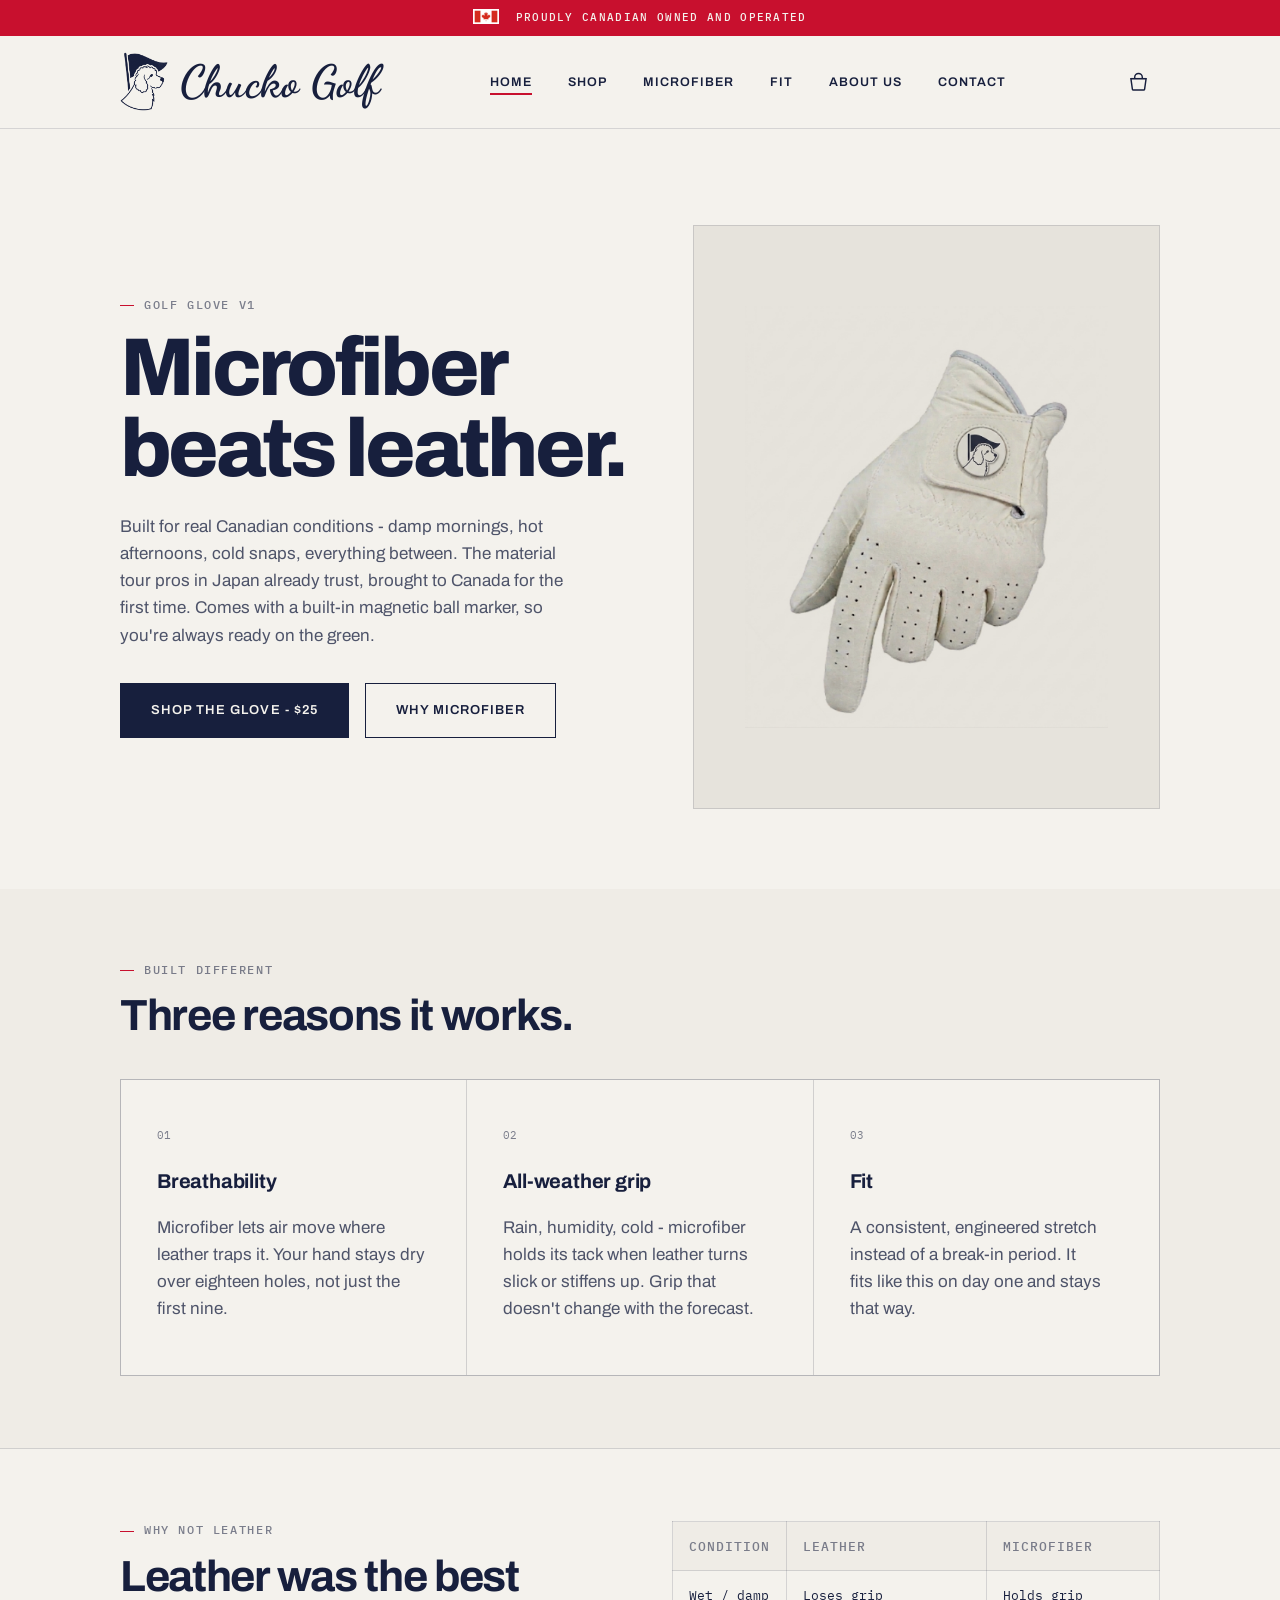
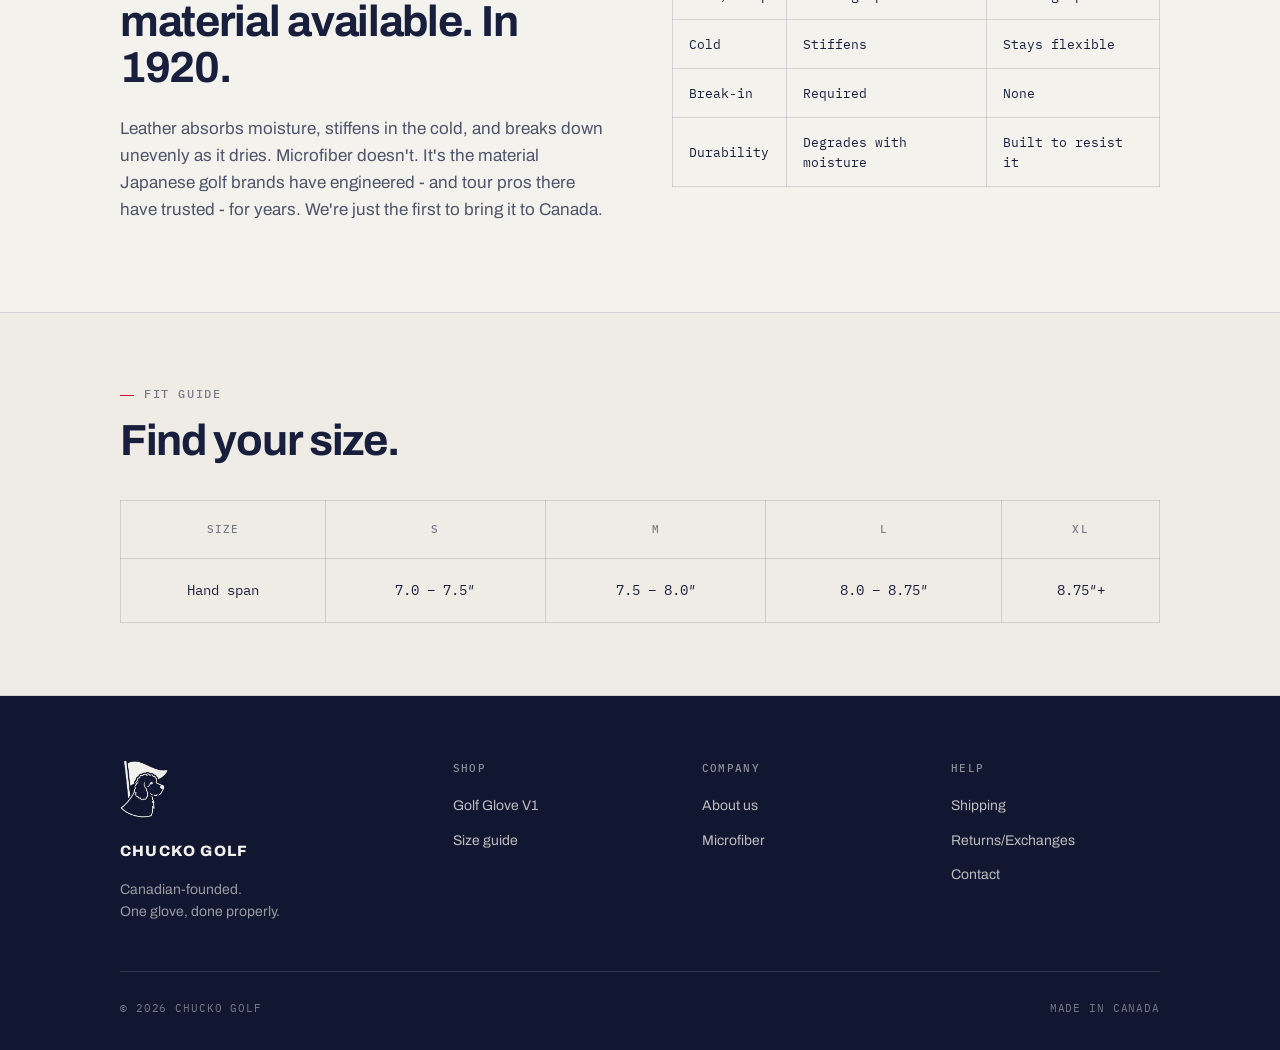
==== index.html @ 83b44443 "Initial commit: Chucko Golf marketing site Home, Shop, About us, Contact, and Returns/Exchanges page" ====
<!DOCTYPE html>
<html lang="en-CA">
<head>
<meta charset="UTF-8">
<meta name="viewport" content="width=device-width, initial-scale=1.0">
<title>Chucko Golf - Premium Microfiber Golf Glove</title>
<meta name="description" content="Chucko Golf makes one product: a premium microfiber golf glove built for real Canadian conditions. $25.">
<link rel="stylesheet" href="css/styles.css">
</head>
<body>

<div class="top-banner"><img class="flag-icon" src="uploads/Canada-outline.png" alt="" aria-hidden="true"> Proudly Canadian Owned and Operated</div>

<nav class="site-nav">
  <div class="wrap">
    <a href="index.html" class="nav-brand">
      <img class="logo-mark" src="uploads/logo.png" alt="Chucko Golf logo mark">
      <span class="wordmark">Chucko Golf</span>
    </a>
    <ul class="nav-links">
      <li><a href="index.html" class="current">Home</a></li>
      <li><a href="shop.html">Shop</a></li>
      <li><a href="index.html#microfiber">Microfiber</a></li>
      <li><a href="index.html#fit">Fit</a></li>
      <li><a href="about.html">About us</a></li>
      <li><a href="contact.html">Contact</a></li>
    </ul>
    <div class="nav-right">
      <a href="shop.html" class="basket" aria-label="Basket">
        <svg viewBox="0 0 22 20" fill="none" stroke="currentColor" stroke-width="1.5" aria-hidden="true" focusable="false">
          <line x1="3" y1="7" x2="19" y2="7"/>
          <path d="M3 7h16l-1.6 11.2a1 1 0 0 1-1 .8H5.6a1 1 0 0 1-1-.8L3 7z"/>
          <path d="M7 7V5.5a4 4 0 0 1 8 0V7"/>
        </svg>
      </a>
      <button class="nav-toggle" aria-label="Open menu" aria-expanded="false">
        <span></span>
      </button>
    </div>
  </div>
</nav>

<!-- HERO -->
<section class="hero bg-paper no-border">
  <div class="wrap">
    <div class="hero-copy">
      <p class="eyebrow">Golf Glove V1</p>
      <h1 class="h-display">Microfiber<br>beats leather.</h1>
      <p class="body-copy">Built for real Canadian conditions - damp mornings, hot afternoons, cold snaps, everything between. The material tour pros in Japan already trust, brought to Canada for the first time. Comes with a built-in magnetic ball marker, so you're always ready on the green.</p>
      <div class="hero-actions">
        <a href="shop.html" class="btn btn-primary">Shop the glove - $25</a>
        <a href="index.html#microfiber" class="btn btn-outline">Why microfiber</a>
      </div>
    </div>
    <div class="plate hero-plate">
      <img class="plate-product-img" src="uploads/golf-glove-mockup.jpg" alt="Chucko Golf premium microfiber golf glove">
    </div>
  </div>
</section>

<!-- BENEFITS THREE-UP -->
<section class="bg-paper-alt">
  <div class="wrap">
    <p class="eyebrow">Built different</p>
    <h2 class="h-section" style="margin-bottom:40px;">Three reasons it works.</h2>
    <div class="grid-3">
      <div>
        <p class="benefit-index">01</p>
        <p class="benefit-title">Breathability</p>
        <p class="body-copy">Microfiber lets air move where leather traps it. Your hand stays dry over eighteen holes, not just the first nine.</p>
      </div>
      <div>
        <p class="benefit-index">02</p>
        <p class="benefit-title">All-weather grip</p>
        <p class="body-copy">Rain, humidity, cold - microfiber holds its tack when leather turns slick or stiffens up. Grip that doesn't change with the forecast.</p>
      </div>
      <div>
        <p class="benefit-index">03</p>
        <p class="benefit-title">Fit</p>
        <p class="body-copy">A consistent, engineered stretch instead of a break-in period. It fits like this on day one and stays that way.</p>
      </div>
    </div>
  </div>
</section>

<!-- WHY NOT LEATHER -->
<section id="microfiber" class="bg-paper">
  <div class="wrap two-col">
    <div>
      <p class="eyebrow">Why not leather</p>
      <h2 class="h-section" style="margin-bottom:24px;">Leather was the best material available. In 1920.</h2>
      <p class="body-copy">Leather absorbs moisture, stiffens in the cold, and breaks down unevenly as it dries. Microfiber doesn't. It's the material Japanese golf brands have engineered - and tour pros there have trusted - for years. We're just the first to bring it to Canada.</p>
    </div>
    <p class="scroll-hint">Scroll to see all →</p>
    <div class="table-scroll">
      <table class="spec-table">
        <thead>
          <tr>
            <th>Condition</th>
            <th>Leather</th>
            <th>Microfiber</th>
          </tr>
        </thead>
        <tbody>
          <tr>
            <td>Wet / damp</td>
            <td>Loses grip</td>
            <td>Holds grip</td>
          </tr>
          <tr>
            <td>Cold</td>
            <td>Stiffens</td>
            <td>Stays flexible</td>
          </tr>
          <tr>
            <td>Break-in</td>
            <td>Required</td>
            <td>None</td>
          </tr>
          <tr>
            <td>Durability</td>
            <td>Degrades with moisture</td>
            <td>Built to resist it</td>
          </tr>
        </tbody>
      </table>
    </div>
  </div>
</section>

<!-- FIND YOUR SIZE -->
<section id="fit" class="bg-paper-alt">
  <div class="wrap">
    <p class="eyebrow">Fit guide</p>
    <h2 class="h-section" style="margin-bottom:36px;">Find your size.</h2>
    <p class="scroll-hint">Scroll to see all sizes →</p>
    <div class="table-scroll">
    <table class="size-table">
      <thead>
        <tr>
          <th>Size</th>
          <th>S</th>
          <th>M</th>
          <th>L</th>
          <th>XL</th>
        </tr>
      </thead>
      <tbody>
        <tr>
          <td>Hand span</td>
          <td>7.0&nbsp;–&nbsp;7.5&Prime;</td>
          <td>7.5&nbsp;–&nbsp;8.0&Prime;</td>
          <td>8.0&nbsp;–&nbsp;8.75&Prime;</td>
          <td>8.75&Prime;+</td>
        </tr>
      </tbody>
    </table>
    </div>
  </div>
</section>

<footer>
  <div class="wrap">
    <div class="footer-grid">
      <div class="footer-brand">
        <img class="footer-logo" src="uploads/logo-white.png" alt="Chucko Golf logo mark">
        <span class="wordmark">Chucko Golf</span>
        <p>Canadian-founded.<br>One glove, done properly.</p>
      </div>
      <div class="footer-col">
        <h3>Shop</h3>
        <ul>
          <li><a href="shop.html">Golf Glove V1</a></li>
          <li><a href="index.html#fit">Size guide</a></li>
        </ul>
      </div>
      <div class="footer-col">
        <h3>Company</h3>
        <ul>
          <li><a href="about.html">About us</a></li>
          <li><a href="index.html#microfiber">Microfiber</a></li>
        </ul>
      </div>
      <div class="footer-col">
        <h3>Help</h3>
        <ul>
          <li><a href="#">Shipping</a></li>
          <li><a href="returns.html">Returns/Exchanges</a></li>
          <li><a href="contact.html">Contact</a></li>
        </ul>
      </div>
    </div>
    <div class="footer-bottom">
      <span>&copy; 2026 Chucko Golf</span>
      <span>Made in Canada</span>
    </div>
  </div>
</footer>

<script src="js/main.js"></script>
</body>
</html>
---- css/styles.css ----
/* Chucko Golf — design system
   Tokens sourced from CLAUDE.md build brief. */

@import url('https://fonts.googleapis.com/css2?family=Archivo:ital,wght@0,400;0,500;0,600;0,700;0,800;1,900&family=IBM+Plex+Mono:wght@400;500&family=Dancing+Script:wght@600;700&display=swap');

:root {
  --ink: #171f3d;
  --navy-deep: #111730;
  --paper: #f4f2ed;
  --paper-alt: #efece6;
  --plate: #e6e3dc;
  --canada-red: #c8102e;
  --ink-75: rgba(23, 31, 61, .75);
  --ink-55: rgba(23, 31, 61, .55);
  --hairline: rgba(23, 31, 61, .14);

  --font-display: 'Archivo', sans-serif;
  --font-mono: 'IBM Plex Mono', monospace;

  --max-width: 1120px;
  --gutter: 40px;
}

* { box-sizing: border-box; }

html { scroll-behavior: smooth; }

body {
  margin: 0;
  background: var(--paper);
  color: var(--ink);
  font-family: var(--font-display);
  font-size: 16px;
  line-height: 1.6;
  -webkit-font-smoothing: antialiased;
}

img { max-width: 100%; display: block; }

a { color: inherit; text-decoration: none; }

ul { margin: 0; padding: 0; list-style: none; }

.wrap {
  max-width: var(--max-width);
  margin: 0 auto;
  padding: 0 var(--gutter);
}

/* ---------- Type ---------- */

h1, h2, h3 { margin: 0; font-family: var(--font-display); }

.h-display {
  font-weight: 800;
  font-size: clamp(44px, 6.4vw, 92px);
  line-height: .98;
  letter-spacing: -.045em;
}

.h-section {
  font-weight: 700;
  font-size: clamp(32px, 3.4vw, 46px);
  line-height: 1.05;
  letter-spacing: -.03em;
}

p { text-wrap: pretty; }

.body-copy {
  font-size: 17px;
  line-height: 1.6;
  color: var(--ink-75);
}

.eyebrow {
  font-family: var(--font-mono);
  font-weight: 500;
  font-size: 11.5px;
  text-transform: uppercase;
  letter-spacing: .14em;
  color: var(--ink-55);
  margin: 0 0 14px;
}

.eyebrow::before {
  content: '';
  display: inline-block;
  width: 14px;
  height: 1px;
  background: var(--canada-red);
  margin-right: 10px;
  vertical-align: middle;
}

/* ---------- Buttons ---------- */

.btn {
  display: inline-flex;
  align-items: center;
  justify-content: center;
  gap: 8px;
  font-family: var(--font-display);
  font-weight: 600;
  font-size: 13px;
  text-transform: uppercase;
  letter-spacing: .08em;
  padding: 16px 30px;
  border: 1px solid var(--ink);
  border-radius: 0;
  cursor: pointer;
  min-height: 44px;
  background: none;
  transition: background .15s ease, color .15s ease;
}

.btn-primary {
  background: var(--ink);
  color: var(--paper);
}
.btn-primary:hover { background: var(--navy-deep); }

.btn-outline {
  background: transparent;
  color: var(--ink);
}
.btn-outline:hover { background: var(--ink); color: var(--paper); }

.btn-inverted {
  background: var(--paper);
  color: var(--ink);
  border-color: var(--paper);
}
.btn-inverted:hover { background: var(--plate); }

.btn-inverted-outline {
  background: transparent;
  color: var(--paper);
  border-color: var(--paper);
}
.btn-inverted-outline:hover { background: var(--paper); color: var(--ink); }

.btn:disabled {
  opacity: .35;
  cursor: not-allowed;
}

/* ---------- Top banner ---------- */

.top-banner {
  background: var(--canada-red);
  color: var(--paper);
  text-align: center;
  padding: 9px var(--gutter);
  font-family: var(--font-mono);
  font-weight: 500;
  font-size: 11px;
  text-transform: uppercase;
  letter-spacing: .12em;
}

/* ---------- Nav ---------- */

.site-nav {
  background: var(--paper);
  border-bottom: 1px solid var(--hairline);
  position: sticky;
  top: 0;
  z-index: 50;
}

.site-nav .wrap {
  display: flex;
  align-items: center;
  justify-content: space-between;
  min-height: 84px;
  padding-top: 10px;
  padding-bottom: 10px;
  gap: 24px;
}

.nav-brand {
  display: flex;
  align-items: center;
  gap: 12px;
  min-width: 0;
}

.logo-mark {
  width: 48px;
  height: 59px;
  flex: none;
  object-fit: contain;
  display: block;
}

.logo-chip {
  width: 64px;
  height: 64px;
  background: var(--paper);
  display: inline-flex;
  align-items: center;
  justify-content: center;
  flex: none;
  margin-bottom: 24px;
}

.logo-chip img {
  width: 34px;
  height: 42px;
  object-fit: contain;
  display: block;
}

.top-banner img.flag-icon {
  display: inline-block;
  width: 26px;
  height: auto;
  vertical-align: middle;
  margin-right: 8px;
  margin-top: -3px;
}

.wordmark {
  font-weight: 800;
  font-size: 18px;
  letter-spacing: -.02em;
  white-space: nowrap;
}

.site-nav .wordmark {
  font-family: 'Dancing Script', cursive;
  font-style: normal;
  font-weight: 700;
  font-size: 45px;
  letter-spacing: 0;
}

.nav-links {
  display: flex;
  gap: 36px;
  font-family: var(--font-display);
  font-weight: 600;
  font-size: 12.5px;
  text-transform: uppercase;
  letter-spacing: .08em;
}

.nav-links a {
  padding-bottom: 4px;
  border-bottom: 2px solid transparent;
}

.nav-links a:hover { color: var(--ink-75); }

.nav-links a.current {
  border-bottom-color: var(--canada-red);
}

.nav-right {
  display: flex;
  align-items: center;
  gap: 20px;
  font-family: var(--font-mono);
  font-size: 13px;
}

.basket {
  display: flex;
  align-items: center;
  gap: 8px;
  min-width: 44px;
  min-height: 44px;
  justify-content: center;
  position: relative;
}

.basket svg {
  width: 21px;
  height: 19px;
  color: var(--ink);
}

.nav-toggle {
  display: none;
  width: 44px;
  height: 44px;
  border: 1px solid var(--ink);
  background: none;
  align-items: center;
  justify-content: center;
  cursor: pointer;
}
.nav-toggle span,
.nav-toggle span::before,
.nav-toggle span::after {
  content: '';
  display: block;
  width: 18px;
  height: 1.5px;
  background: var(--ink);
  position: relative;
}
.nav-toggle span::before { top: -6px; position: absolute; }
.nav-toggle span::after { top: 6px; position: absolute; }

/* ---------- Sections ---------- */

section { padding: 72px 0; border-bottom: 1px solid var(--hairline); }
section.no-border { border-bottom: none; }

.bg-paper { background: var(--paper); }
.bg-paper-alt { background: var(--paper-alt); }
.bg-navy { background: var(--ink); color: var(--paper); border-bottom: none; }
.bg-navy .eyebrow { color: rgba(244,242,237,.55); }
.bg-navy .body-copy { color: rgba(244,242,237,.75); }

/* ---------- Placeholder plates (stand-ins for missing photography) ---------- */

.plate {
  background: var(--plate);
  border: 1px solid var(--hairline);
  display: flex;
  align-items: center;
  justify-content: center;
  position: relative;
  min-width: 0;
  min-height: 0;
}

.plate-ruled {
  background-image: repeating-linear-gradient(
    to bottom,
    transparent, transparent 39px,
    rgba(23,31,61,.08) 39px, rgba(23,31,61,.08) 40px
  );
}

.plate-label {
  font-family: var(--font-mono);
  font-size: 11px;
  text-transform: uppercase;
  letter-spacing: .1em;
  color: var(--ink-55);
  text-align: center;
  padding: 20px;
  border: 1px dashed var(--ink-55);
  background: var(--paper);
}

.plate-product-img {
  max-width: 78%;
  max-height: 78%;
  object-fit: contain;
  mix-blend-mode: multiply;
}

.plate-product-img.flip { transform: scaleX(-1); }

.plate-photo-img {
  width: 100%;
  height: 100%;
  object-fit: cover;
}

/* ---------- Hero ---------- */

.hero .wrap {
  display: grid;
  grid-template-columns: 1.05fr .95fr;
  gap: 56px;
  align-items: center;
  padding-top: 24px;
  padding-bottom: 8px;
}

.hero-copy p.body-copy { margin: 24px 0 34px; max-width: 46ch; }

.hero-actions { display: flex; gap: 16px; flex-wrap: wrap; }

.hero-plate { aspect-ratio: 4 / 5; }

/* ---------- Benefits three-up ---------- */

.grid-3 {
  display: grid;
  grid-template-columns: repeat(3, 1fr);
  gap: 1px;
  background: var(--hairline);
  border: 1px solid var(--hairline);
}

.grid-3 > div {
  background: var(--paper);
  padding: 36px;
  min-width: 0;
}

.benefit-index {
  font-family: var(--font-mono);
  font-size: 11px;
  color: var(--ink-55);
  margin-bottom: 20px;
}

.benefit-title {
  font-weight: 700;
  font-size: 20px;
  letter-spacing: -.01em;
  margin-bottom: 10px;
}

/* ---------- Two-column w/ table ---------- */

.two-col {
  display: grid;
  grid-template-columns: 1fr 1fr;
  gap: 64px;
  align-items: start;
}

table.spec-table {
  width: 100%;
  min-width: 380px;
  border-collapse: collapse;
  font-family: var(--font-mono);
  font-size: 12.5px;
}

table.spec-table th,
table.spec-table td {
  border: 1px solid var(--hairline);
  padding: 14px 16px;
  text-align: left;
}

table.spec-table th {
  text-transform: uppercase;
  letter-spacing: .08em;
  font-weight: 500;
  color: var(--ink-55);
  background: var(--paper-alt);
}

/* ---------- Size table ---------- */

.table-scroll {
  overflow-x: auto;
  -webkit-overflow-scrolling: touch;
}

.scroll-hint {
  display: none;
  font-family: var(--font-mono);
  font-size: 10.5px;
  text-transform: uppercase;
  letter-spacing: .1em;
  color: var(--ink-55);
  margin: -8px 0 14px;
}

.size-table {
  width: 100%;
  min-width: 400px;
  border-collapse: collapse;
}

.size-table th,
.size-table td {
  border: 1px solid var(--hairline);
  padding: 20px 16px;
  text-align: center;
}

.size-table th {
  font-family: var(--font-mono);
  font-size: 11px;
  text-transform: uppercase;
  letter-spacing: .1em;
  color: var(--ink-55);
  font-weight: 500;
  background: var(--paper-alt);
}

.size-table td {
  font-family: var(--font-mono);
  font-size: 14px;
}

/* ---------- Navy band CTA ---------- */

.band-cta {
  text-align: center;
}
.band-cta .h-section { color: var(--paper); margin-bottom: 20px; }
.band-cta .body-copy { margin: 0 auto 32px; max-width: 52ch; }

/* ---------- About teaser ---------- */

.about-teaser .wrap {
  display: grid;
  grid-template-columns: .9fr 1.1fr;
  gap: 56px;
  align-items: center;
}

.watermark-plate {
  position: relative;
  min-height: 320px;
  background: var(--paper-alt);
  border: 1px solid var(--hairline);
  overflow: hidden;
  display: flex;
  align-items: center;
  justify-content: center;
}

.watermark-mark {
  font-family: var(--font-mono);
  font-size: 12px;
  color: var(--ink-55);
  text-transform: uppercase;
  letter-spacing: .1em;
}

.watermark-logo {
  width: 68%;
  object-fit: contain;
  mix-blend-mode: multiply;
  opacity: .16;
}

/* ---------- Footer ---------- */

footer {
  background: var(--navy-deep);
  color: rgba(244,242,237,.75);
  padding: 64px 0 32px;
}

.footer-grid {
  display: grid;
  grid-template-columns: 1.4fr 1fr 1fr 1fr;
  gap: 40px;
  padding-bottom: 48px;
  border-bottom: 1px solid rgba(244,242,237,.14);
}

.footer-brand {
  display: flex;
  flex-direction: column;
  align-items: flex-start;
}

.footer-logo {
  width: 48px;
  height: 59px;
  object-fit: contain;
  display: block;
  margin-bottom: 20px;
}

.footer-brand .wordmark {
  color: var(--paper);
  text-transform: uppercase;
  font-size: 15px;
  letter-spacing: .08em;
}

.footer-brand p {
  font-size: 14px;
  line-height: 1.6;
  margin: 16px 0 0;
  max-width: 30ch;
  color: rgba(244,242,237,.6);
}

.footer-col h3 {
  font-family: var(--font-mono);
  font-size: 11px;
  text-transform: uppercase;
  letter-spacing: .12em;
  color: rgba(244,242,237,.55);
  margin-bottom: 18px;
  font-weight: 500;
}

.footer-col ul li { margin-bottom: 12px; font-size: 14px; }
.footer-col ul li a:hover { color: var(--paper); }

.footer-bottom {
  display: flex;
  justify-content: space-between;
  align-items: center;
  padding-top: 28px;
  font-family: var(--font-mono);
  font-size: 11px;
  color: rgba(244,242,237,.45);
  text-transform: uppercase;
  letter-spacing: .08em;
  flex-wrap: wrap;
  gap: 12px;
}

/* ================= Shop page ================= */

.shop-layout {
  display: grid;
  grid-template-columns: 1.1fr .9fr;
  gap: 64px;
  align-items: start;
}

.gallery-main { aspect-ratio: 1 / 1; margin-bottom: 12px; }

.gallery-thumbs {
  display: grid;
  grid-template-columns: repeat(4, 1fr);
  gap: 10px;
}

.gallery-thumbs .plate { min-height: 0; aspect-ratio: 1 / 1; cursor: pointer; }
.gallery-thumbs .plate-label { font-size: 8.5px; padding: 8px; }

.buy-col .eyebrow { margin-bottom: 12px; }
.buy-col h1 { margin-bottom: 14px; }

.price-row {
  display: flex;
  align-items: baseline;
  gap: 14px;
  margin: 18px 0 22px;
}
.price-now {
  font-family: var(--font-display);
  font-weight: 700;
  font-size: 28px;
}
.price-bundle {
  font-family: var(--font-mono);
  font-size: 12.5px;
  color: var(--ink-55);
}

.buy-col .body-copy { margin: 0 0 32px; }

.option-block { margin-bottom: 28px; }

.option-label {
  font-family: var(--font-mono);
  font-size: 11px;
  text-transform: uppercase;
  letter-spacing: .1em;
  color: var(--ink-55);
  margin-bottom: 12px;
}

.toggle-row, .size-row {
  display: flex;
  gap: 10px;
  flex-wrap: wrap;
}

.toggle-btn, .size-btn {
  min-width: 56px;
  min-height: 44px;
  padding: 0 16px;
  border: 1px solid var(--ink);
  background: var(--paper);
  font-family: var(--font-mono);
  font-size: 12.5px;
  cursor: pointer;
  text-transform: uppercase;
  letter-spacing: .05em;
}

.toggle-btn.active, .size-btn.active {
  background: var(--ink);
  color: var(--paper);
}

.size-btn:disabled {
  color: var(--ink-55);
  border-color: var(--hairline);
  background: var(--paper-alt);
  cursor: not-allowed;
  text-decoration: line-through;
}

.qty-stepper {
  display: inline-flex;
  align-items: stretch;
  border: 1px solid var(--ink);
}

.qty-stepper button {
  width: 44px;
  min-height: 44px;
  background: var(--paper);
  border: none;
  font-family: var(--font-mono);
  font-size: 16px;
  cursor: pointer;
}
.qty-stepper button:hover { background: var(--paper-alt); }

.qty-stepper input {
  width: 48px;
  border: none;
  border-left: 1px solid var(--ink);
  border-right: 1px solid var(--ink);
  text-align: center;
  font-family: var(--font-mono);
  font-size: 14px;
  background: var(--paper);
}

.buy-actions { display: flex; gap: 14px; margin: 32px 0 24px; }
.buy-actions .btn { flex: 1; }

.reassurance {
  font-family: var(--font-mono);
  font-size: 12px;
  color: var(--ink-55);
  border-top: 1px solid var(--hairline);
  padding-top: 20px;
}
.reassurance li { margin-bottom: 8px; display: flex; gap: 10px; }
.reassurance li::before { content: '—'; }

.product-card { }
.product-card .plate { aspect-ratio: 1 / 1; margin-bottom: 18px; }
.product-card h3 { font-size: 17px; font-weight: 700; margin-bottom: 6px; }
.product-card .price-now { font-size: 16px; }
.product-note {
  font-family: var(--font-mono);
  font-size: 10.5px;
  color: var(--ink-55);
  margin-top: 8px;
}

/* ================= About page ================= */

.about-hero .wrap { max-width: 900px; }
.about-hero .h-display { max-width: 16ch; }

.about-body .two-col { grid-template-columns: .8fr 1.2fr; }
.about-photo-caption {
  font-family: var(--font-mono);
  font-size: 11px;
  color: var(--ink-55);
  margin-top: 14px;
  text-transform: uppercase;
  letter-spacing: .06em;
}

.client-copy p { margin: 0 0 20px; }
.client-copy p:last-child { margin-bottom: 0; }

.client-copy .signature {
  margin-top: 8px;
  color: var(--ink-75);
}

.pull-quote {
  text-align: center;
  padding: 0;
}
.pull-quote blockquote {
  margin: 0 auto;
  max-width: 700px;
  font-family: var(--font-display);
  font-weight: 500;
  font-size: clamp(22px, 2.6vw, 30px);
  line-height: 1.35;
  letter-spacing: -.01em;
}
.pull-quote cite {
  display: block;
  margin-top: 20px;
  font-family: var(--font-mono);
  font-style: normal;
  font-size: 12px;
  color: var(--ink-55);
  text-transform: uppercase;
  letter-spacing: .1em;
}

.facts-row { text-align: center; }
.facts-row .benefit-title { font-size: 22px; }

/* ================= Contact page ================= */

.contact-form {
  max-width: 640px;
  margin: 0 auto;
  display: flex;
  flex-direction: column;
  gap: 20px;
}

.form-row {
  display: grid;
  grid-template-columns: 1fr 1fr;
  gap: 20px;
}

.form-input {
  width: 100%;
  border: 1px solid var(--hairline);
  background: var(--paper);
  padding: 14px 16px;
  min-height: 48px;
  font-family: var(--font-display);
  font-size: 14px;
  color: var(--ink);
}

.form-input:focus {
  outline: none;
  border-color: var(--ink);
}

.form-input::placeholder {
  color: var(--ink-55);
}

.form-textarea {
  min-height: 150px;
  resize: vertical;
  font-family: inherit;
}

.contact-form .btn {
  align-self: flex-start;
}

.form-success {
  display: flex;
  align-items: center;
  gap: 10px;
  font-size: 14px;
  color: var(--ink);
  background: var(--paper-alt);
  border: 1px solid var(--hairline);
  padding: 16px 18px;
}

.form-success[hidden] {
  display: none;
}

.success-mark {
  font-family: var(--font-mono);
  font-weight: 600;
  color: #2e6b3e;
}

/* ================= Returns page ================= */

.defective-callout {
  border: 1px solid var(--hairline);
  background: var(--paper-alt);
  padding: 32px 36px;
  text-align: center;
}

.defective-callout .benefit-title {
  margin-bottom: 10px;
}

/* ---------- Responsive ---------- */

@media (max-width: 1100px) and (min-width: 901px) {
  .site-nav .wordmark { font-size: 40px; }
}

@media (max-width: 900px) {
  .site-nav .wordmark { font-size: 16px; }

  .nav-links {
    display: none;
    position: absolute;
    top: 84px;
    left: 0;
    right: 0;
    background: var(--paper);
    border-bottom: 1px solid var(--hairline);
    flex-direction: column;
    gap: 0;
    padding: 8px var(--gutter) 20px;
  }
  .nav-links.is-open { display: flex; }
  .nav-links li { width: 100%; }
  .nav-links a {
    display: block;
    padding: 14px 0;
    border-bottom: 1px solid var(--hairline);
  }
  .nav-links a.current { border-bottom: 1px solid var(--hairline); color: var(--canada-red); }
  .nav-toggle { display: flex; }

  .hero .wrap,
  .two-col,
  .about-teaser .wrap,
  .shop-layout,
  .about-body .two-col {
    grid-template-columns: 1fr;
  }

  .hero .wrap > *,
  .two-col > *,
  .about-teaser .wrap > *,
  .shop-layout > *,
  .about-body .two-col > * {
    min-width: 0;
  }

  .grid-3 { grid-template-columns: 1fr; }

  .footer-grid { grid-template-columns: 1fr 1fr; gap: 32px; }

  .h-display { max-width: none !important; }

  section { padding: 56px 0; }

  .scroll-hint { display: block; }
}

@media (max-width: 560px) {
  .footer-grid { grid-template-columns: 1fr; }
  .size-table, .spec-table { font-size: 11px; }
  .buy-actions { flex-direction: column; }
  .form-row { grid-template-columns: 1fr; }
}
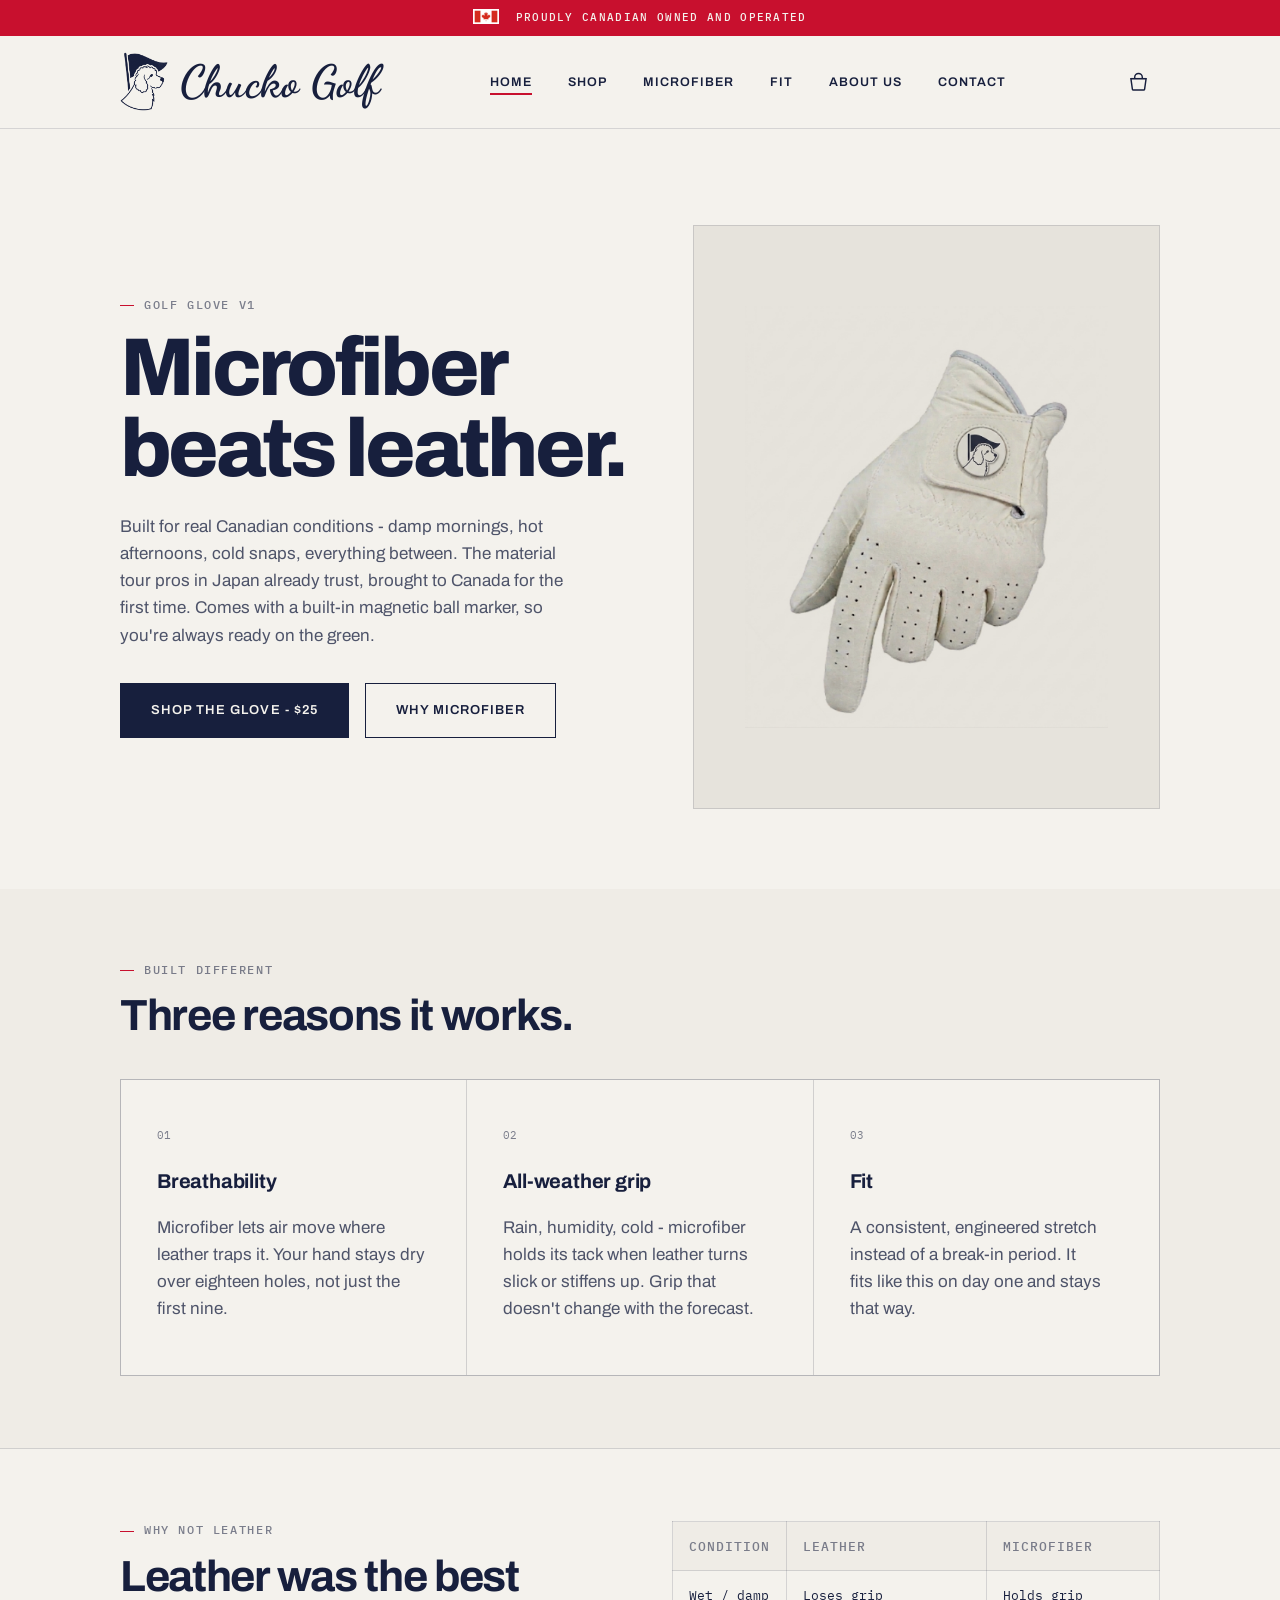
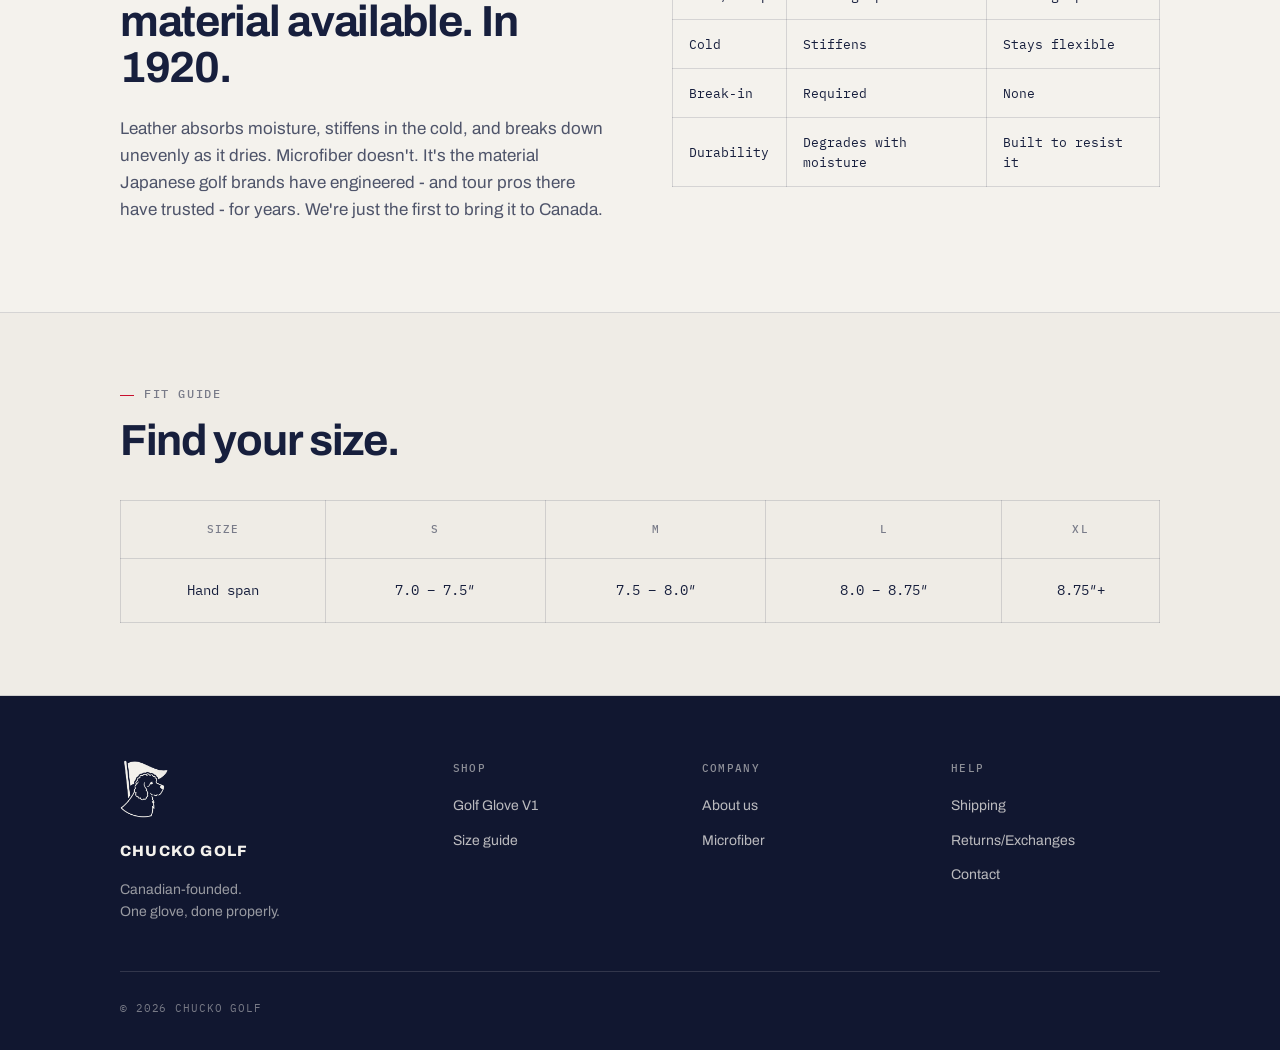
==== commit c02eb8fd: "Remove "Made in Canada" from footer bottom bar Co-Authored-By: Claude Sonnet 5 <noreply@anthropic.co" ====
--- a/index.html
+++ b/index.html
@@ -192,7 +192,6 @@
     </div>
     <div class="footer-bottom">
       <span>&copy; 2026 Chucko Golf</span>
-      <span>Made in Canada</span>
     </div>
   </div>
 </footer>
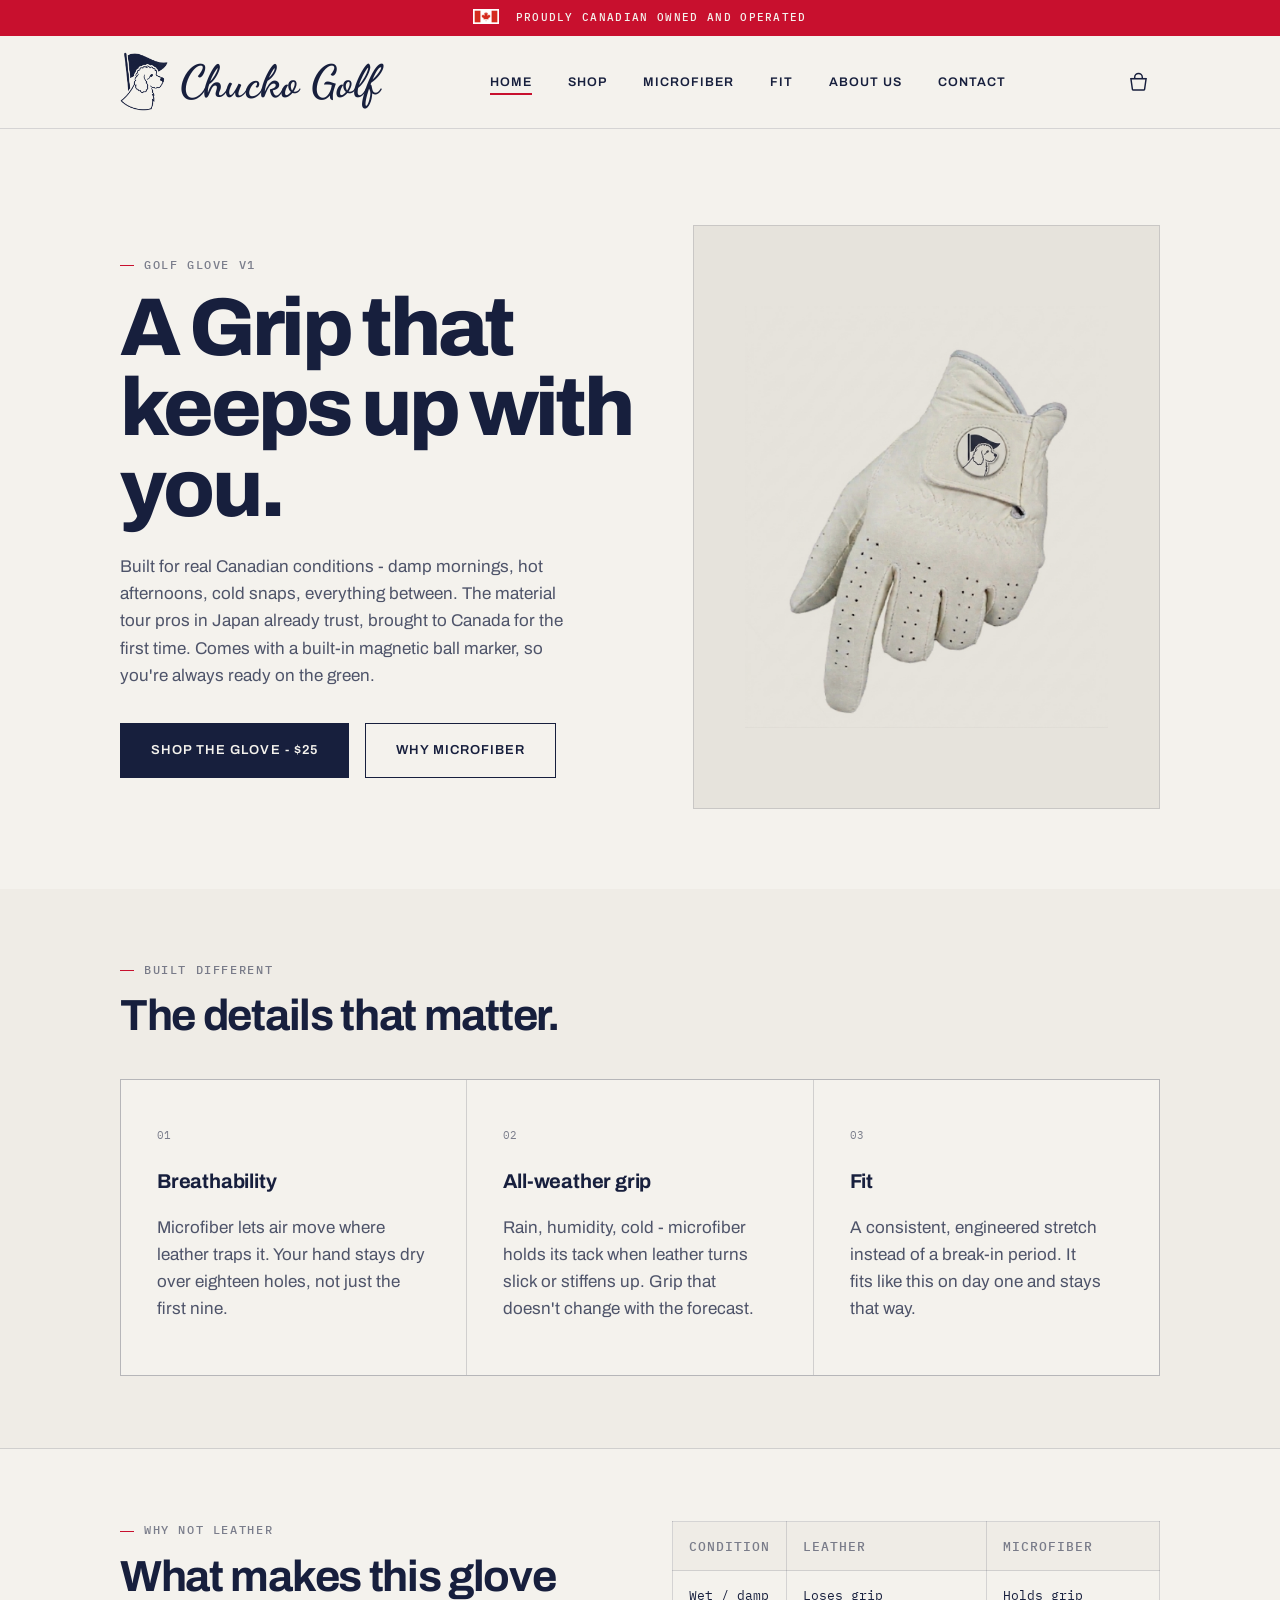
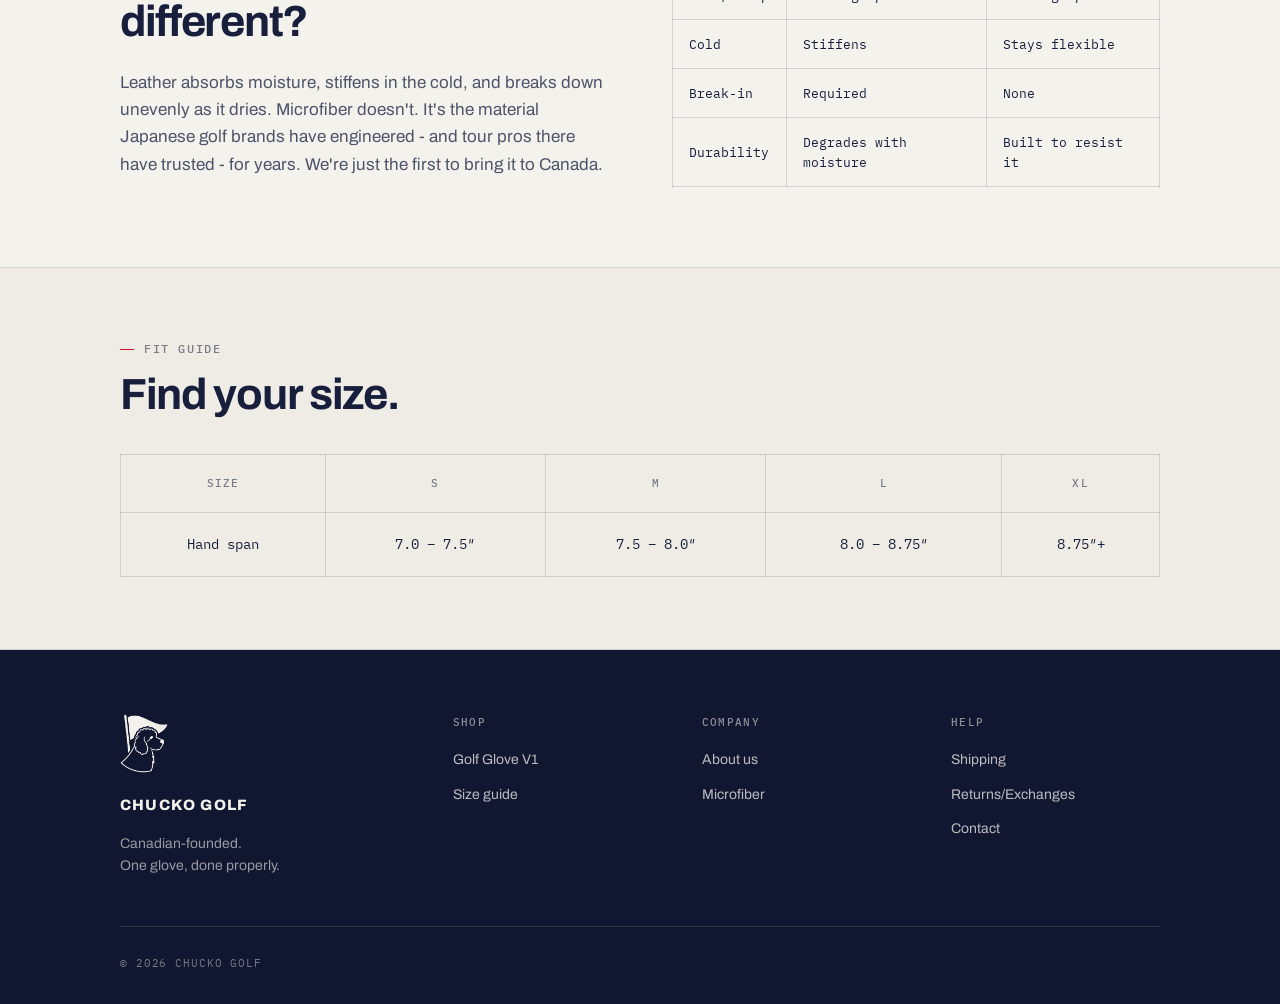
==== commit 5af8a617: "Update Home page headlines - Hero: "A Grip that keeps up with you." - Benefits: "The details that ma" ====
--- a/index.html
+++ b/index.html
@@ -45,7 +45,7 @@
   <div class="wrap">
     <div class="hero-copy">
       <p class="eyebrow">Golf Glove V1</p>
-      <h1 class="h-display">Microfiber<br>beats leather.</h1>
+      <h1 class="h-display">A Grip that<br>keeps up with you.</h1>
       <p class="body-copy">Built for real Canadian conditions - damp mornings, hot afternoons, cold snaps, everything between. The material tour pros in Japan already trust, brought to Canada for the first time. Comes with a built-in magnetic ball marker, so you're always ready on the green.</p>
       <div class="hero-actions">
         <a href="shop.html" class="btn btn-primary">Shop the glove - $25</a>
@@ -62,7 +62,7 @@
 <section class="bg-paper-alt">
   <div class="wrap">
     <p class="eyebrow">Built different</p>
-    <h2 class="h-section" style="margin-bottom:40px;">Three reasons it works.</h2>
+    <h2 class="h-section" style="margin-bottom:40px;">The details that matter.</h2>
     <div class="grid-3">
       <div>
         <p class="benefit-index">01</p>
@@ -88,7 +88,7 @@
   <div class="wrap two-col">
     <div>
       <p class="eyebrow">Why not leather</p>
-      <h2 class="h-section" style="margin-bottom:24px;">Leather was the best material available. In 1920.</h2>
+      <h2 class="h-section" style="margin-bottom:24px;">What makes this glove different?</h2>
       <p class="body-copy">Leather absorbs moisture, stiffens in the cold, and breaks down unevenly as it dries. Microfiber doesn't. It's the material Japanese golf brands have engineered - and tour pros there have trusted - for years. We're just the first to bring it to Canada.</p>
     </div>
     <p class="scroll-hint">Scroll to see all →</p>
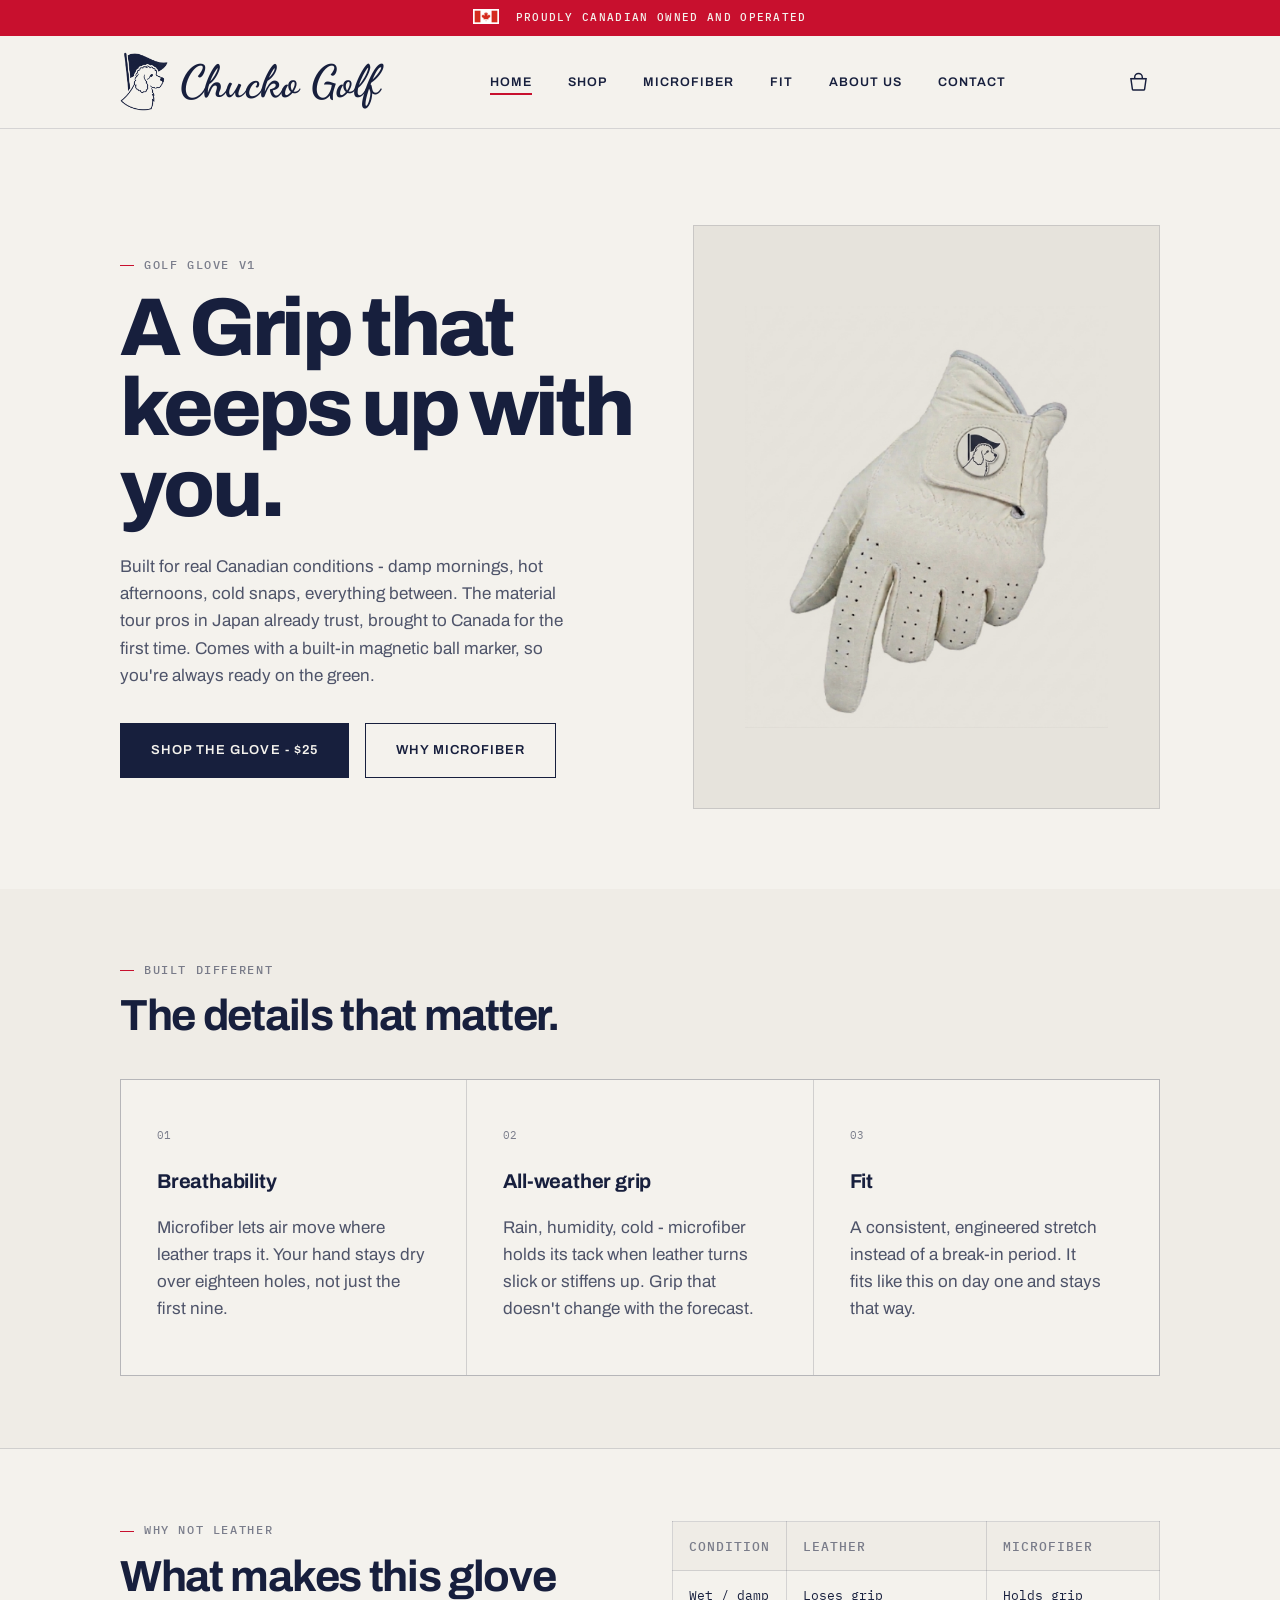
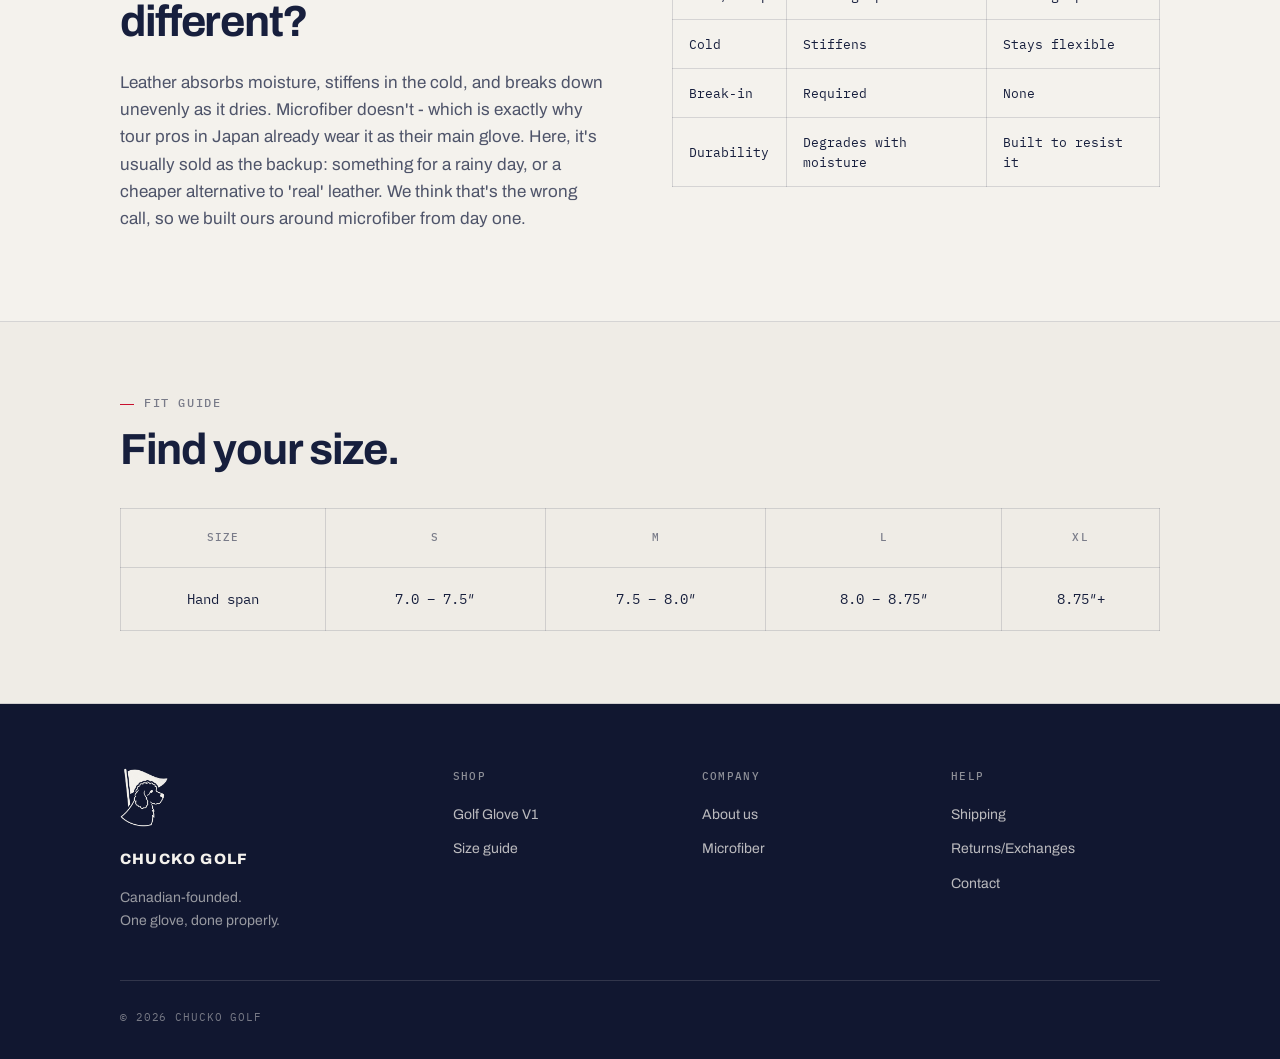
==== commit 5880746b: "Update microfiber positioning copy on Home and About pages Reframe microfiber as the primary/upgrade" ====
--- a/index.html
+++ b/index.html
@@ -89,7 +89,7 @@
     <div>
       <p class="eyebrow">Why not leather</p>
       <h2 class="h-section" style="margin-bottom:24px;">What makes this glove different?</h2>
-      <p class="body-copy">Leather absorbs moisture, stiffens in the cold, and breaks down unevenly as it dries. Microfiber doesn't. It's the material Japanese golf brands have engineered - and tour pros there have trusted - for years. We're just the first to bring it to Canada.</p>
+      <p class="body-copy">Leather absorbs moisture, stiffens in the cold, and breaks down unevenly as it dries. Microfiber doesn't - which is exactly why tour pros in Japan already wear it as their main glove. Here, it's usually sold as the backup: something for a rainy day, or a cheaper alternative to 'real' leather. We think that's the wrong call, so we built ours around microfiber from day one.</p>
     </div>
     <p class="scroll-hint">Scroll to see all →</p>
     <div class="table-scroll">
